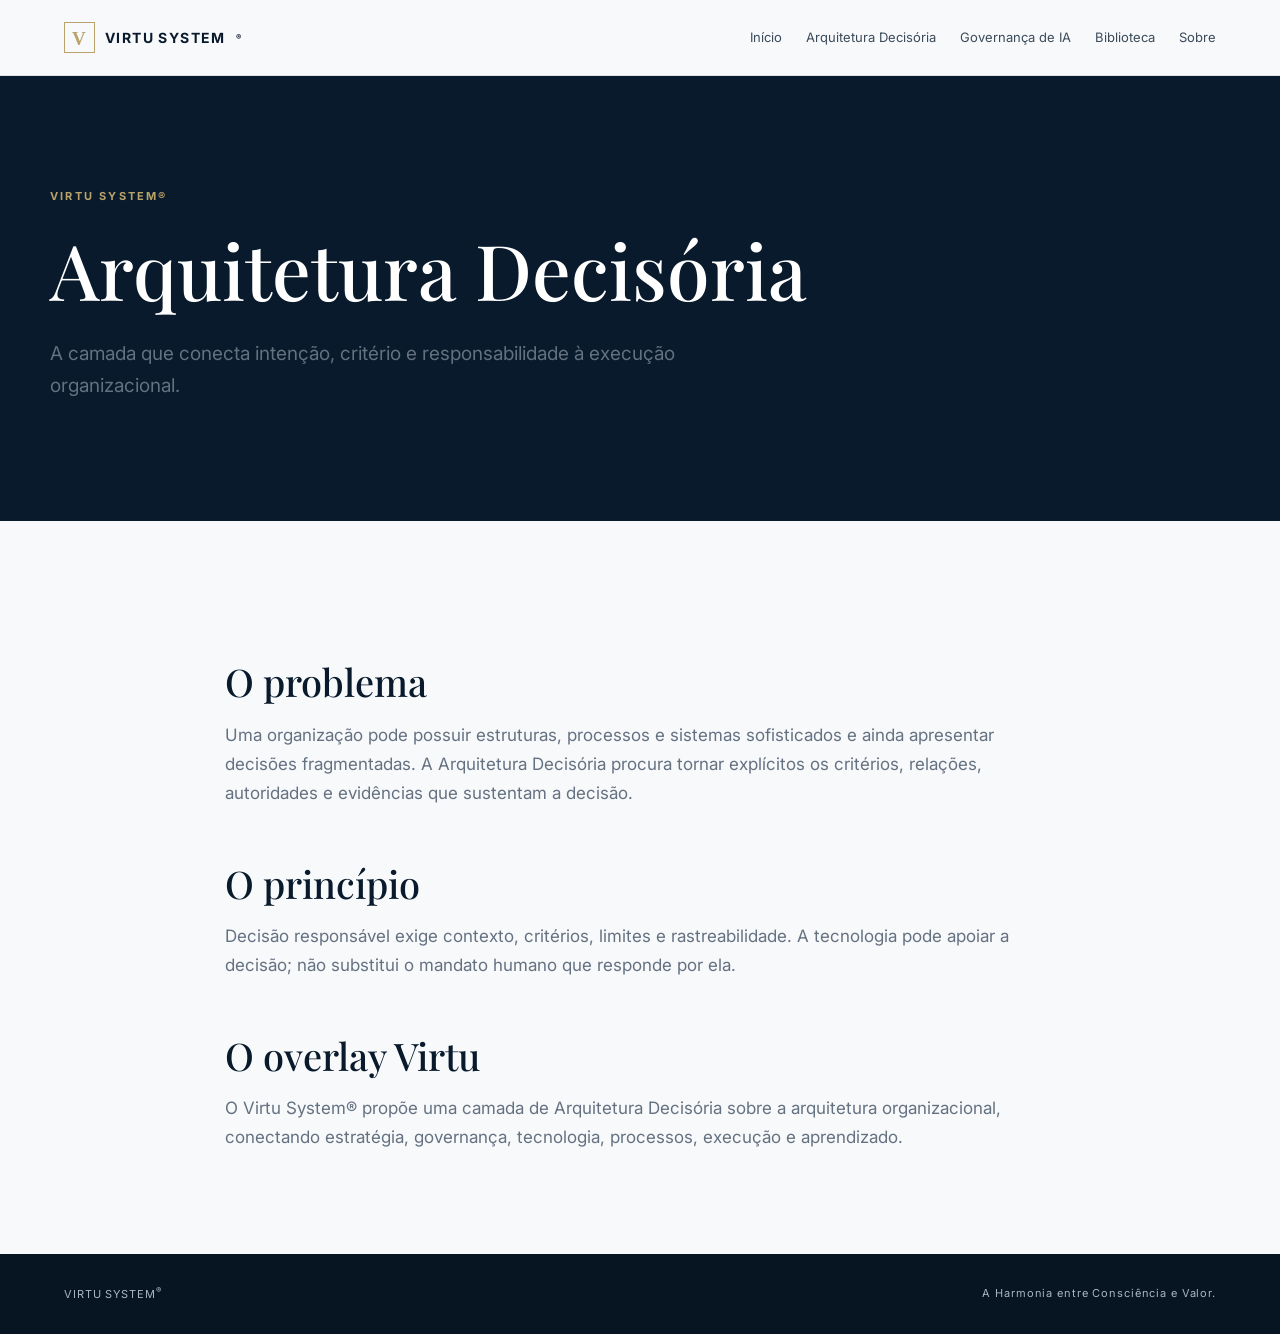
==== pages/arquitetura-decisoria.html @ d1a2543e "Add files via upload" ====
<!doctype html><html lang="pt-BR"><head><meta charset="utf-8"><meta name="viewport" content="width=device-width,initial-scale=1"><title>Arquitetura Decisória | Virtu System®</title><link rel="stylesheet" href="../css/style.css"></head><body><header class="site-header"><a class="brand" href="../index.html"><span class="mark">V</span>VIRTU SYSTEM<sup>®</sup></a><button class="menu-toggle">☰</button><nav class="nav"><a href="../index.html">Início</a><a href="arquitetura-decisoria.html">Arquitetura Decisória</a><a href="governanca-de-ia.html">Governança de IA</a><a href="biblioteca.html">Biblioteca</a><a href="sobre.html">Sobre</a></nav></header><section class="page-hero"><p class="eyebrow">VIRTU SYSTEM®</p><h1>Arquitetura Decisória</h1><p class="lead">A camada que conecta intenção, critério e responsabilidade à execução organizacional.</p></section><main class="page-body"><h2>O problema</h2><p>Uma organização pode possuir estruturas, processos e sistemas sofisticados e ainda apresentar decisões fragmentadas. A Arquitetura Decisória procura tornar explícitos os critérios, relações, autoridades e evidências que sustentam a decisão.</p><h2>O princípio</h2><p>Decisão responsável exige contexto, critérios, limites e rastreabilidade. A tecnologia pode apoiar a decisão; não substitui o mandato humano que responde por ela.</p><h2>O overlay Virtu</h2><p>O Virtu System® propõe uma camada de Arquitetura Decisória sobre a arquitetura organizacional, conectando estratégia, governança, tecnologia, processos, execução e aprendizado.</p></main><footer class="footer"><div>VIRTU SYSTEM<sup>®</sup></div><div>A Harmonia entre Consciência e Valor.</div></footer><script src="../js/main.js"></script></body></html>
---- css/style.css ----
@import url('https://fonts.googleapis.com/css2?family=Inter:wght@400;500;600;700&family=Playfair+Display:wght@500;600&display=swap');
:root{--navy:#081a2b;--gold:#b9a36a;--white:#f8f9fb;--ink:#172332;--muted:#647181;--line:#dce2e8;--max:1180px}
*{box-sizing:border-box}html{scroll-behavior:smooth}body{margin:0;background:var(--white);color:var(--ink);font-family:Inter,Arial,sans-serif;line-height:1.7}a{text-decoration:none;color:inherit}
.site-header{height:76px;display:flex;align-items:center;justify-content:space-between;padding:0 5vw;border-bottom:1px solid var(--line);background:#f8f9fbf2;position:sticky;top:0;z-index:20;backdrop-filter:blur(10px)}
.brand{display:flex;align-items:center;gap:10px;color:var(--navy);font-size:14px;font-weight:700;letter-spacing:.1em}.mark{width:31px;height:31px;display:grid;place-items:center;border:1px solid var(--gold);color:var(--gold);font-family:Georgia,serif;font-size:19px}.brand sup,.footer sup{font-size:8px}
.nav{display:flex;gap:24px;font-size:13px;color:#3c4b5a}.nav a:hover{color:var(--gold)}.menu-toggle{display:none;border:0;background:none;font-size:24px;color:var(--navy)}
.hero{min-height:680px;max-width:var(--max);margin:auto;padding:100px 35px 90px;display:grid;grid-template-columns:1.15fr .85fr;align-items:center;gap:55px}.eyebrow,.section-label{font-size:11px;letter-spacing:.2em;font-weight:700;color:var(--gold)}
h1,h2{font-family:"Playfair Display",Georgia,serif;font-weight:500;line-height:1.12;color:var(--navy)}h1{font-size:clamp(46px,6vw,78px);margin:20px 0 26px}h1 span{color:#53687a}h2{font-size:clamp(34px,4vw,54px);margin:18px 0}
.lead{font-size:19px;max-width:650px;color:var(--muted)}.actions{display:flex;gap:14px;flex-wrap:wrap;margin-top:35px}.button{display:inline-block;padding:13px 22px;border:1px solid var(--navy);font-size:12px;font-weight:700}.primary{background:var(--navy);color:#fff}.secondary:hover{border-color:var(--gold);color:var(--gold)}
.hero-visual{height:390px;position:relative;display:grid;place-items:center}.orb{position:absolute;border:1px solid #b9a36a88;border-radius:50%}.orb1{width:310px;height:310px}.orb2{width:210px;height:210px;border-color:#081a2b55}.node{width:130px;height:130px;border-radius:50%;display:grid;place-items:center;background:var(--navy);color:#fff;font-size:12px;letter-spacing:.18em;font-weight:700;box-shadow:0 0 0 12px #b9a36a18}
.statement{background:var(--navy);color:#fff;padding:75px max(35px,calc((100% - var(--max))/2));font:30px/1.35 "Playfair Display",Georgia,serif}.section{max-width:var(--max);margin:auto;padding:110px 35px}.grid{display:grid;grid-template-columns:1fr 1fr;gap:90px;margin-top:35px}.grid p,.dark p,.library p{color:var(--muted);font-size:17px}
.dark{background:#0d2235;color:#fff;padding:110px max(35px,calc((100% - var(--max))/2))}.dark h2{color:#fff}.dark p{max-width:760px;color:#b9c4cf}.text-link{display:inline-block;margin-top:25px;color:var(--gold);font-size:13px;font-weight:700}
.library{text-align:center;padding:110px 35px;border-top:1px solid var(--line);border-bottom:1px solid var(--line)}.library p{max-width:650px;margin:0 auto 30px}.contact{max-width:var(--max);margin:auto;padding:100px 35px;display:flex;justify-content:space-between;align-items:center;gap:35px}.footer{background:#061521;color:#aab6c0;padding:30px 5vw;display:flex;justify-content:space-between;font-size:11px;letter-spacing:.08em}
.page-hero{background:var(--navy);color:#fff;padding:100px max(35px,calc((100% - var(--max))/2))}.page-hero h1{color:#fff}.page-body{max-width:900px;margin:auto;padding:85px 35px}.page-body h2{font-size:38px;margin:55px 0 15px}.page-body p{color:var(--muted);font-size:17px}
@media(max-width:820px){.nav{display:none;position:absolute;top:76px;left:0;right:0;background:var(--white);padding:20px 5vw;flex-direction:column;border-bottom:1px solid var(--line)}.nav.open{display:flex}.menu-toggle{display:block}.hero,.grid{grid-template-columns:1fr}.hero{padding-top:70px}.hero-visual{height:300px}.contact{flex-direction:column;align-items:flex-start}.footer{flex-direction:column;gap:8px}.statement{font-size:25px}}
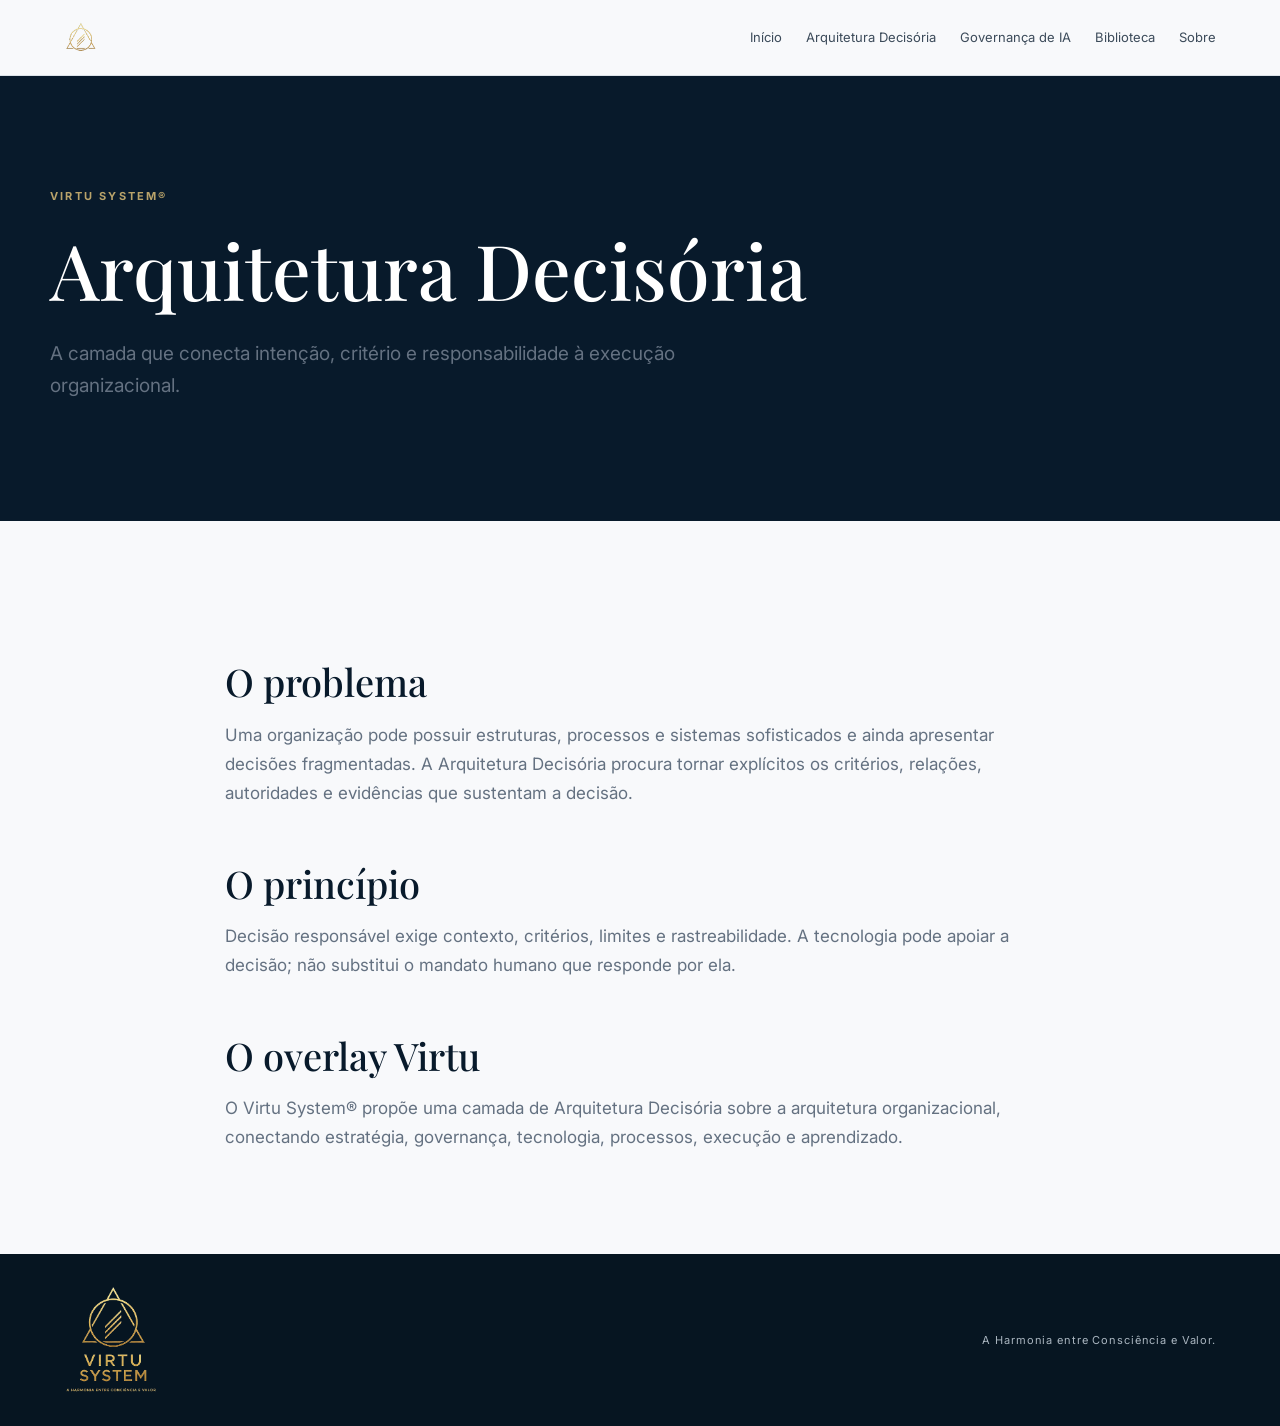
==== commit adaaa657: "Add files via upload" ====
--- a/pages/arquitetura-decisoria.html
+++ b/pages/arquitetura-decisoria.html
@@ -1 +1 @@
-<!doctype html><html lang="pt-BR"><head><meta charset="utf-8"><meta name="viewport" content="width=device-width,initial-scale=1"><title>Arquitetura Decisória | Virtu System®</title><link rel="stylesheet" href="../css/style.css"></head><body><header class="site-header"><a class="brand" href="../index.html"><span class="mark">V</span>VIRTU SYSTEM<sup>®</sup></a><button class="menu-toggle">☰</button><nav class="nav"><a href="../index.html">Início</a><a href="arquitetura-decisoria.html">Arquitetura Decisória</a><a href="governanca-de-ia.html">Governança de IA</a><a href="biblioteca.html">Biblioteca</a><a href="sobre.html">Sobre</a></nav></header><section class="page-hero"><p class="eyebrow">VIRTU SYSTEM®</p><h1>Arquitetura Decisória</h1><p class="lead">A camada que conecta intenção, critério e responsabilidade à execução organizacional.</p></section><main class="page-body"><h2>O problema</h2><p>Uma organização pode possuir estruturas, processos e sistemas sofisticados e ainda apresentar decisões fragmentadas. A Arquitetura Decisória procura tornar explícitos os critérios, relações, autoridades e evidências que sustentam a decisão.</p><h2>O princípio</h2><p>Decisão responsável exige contexto, critérios, limites e rastreabilidade. A tecnologia pode apoiar a decisão; não substitui o mandato humano que responde por ela.</p><h2>O overlay Virtu</h2><p>O Virtu System® propõe uma camada de Arquitetura Decisória sobre a arquitetura organizacional, conectando estratégia, governança, tecnologia, processos, execução e aprendizado.</p></main><footer class="footer"><div>VIRTU SYSTEM<sup>®</sup></div><div>A Harmonia entre Consciência e Valor.</div></footer><script src="../js/main.js"></script></body></html>+<!doctype html><html lang="pt-BR"><head><meta charset="utf-8"><meta name="viewport" content="width=device-width,initial-scale=1"><title>Arquitetura Decisória | Virtu System®</title><link rel="stylesheet" href="../css/style.css"></head><body><header class="site-header"><a class="brand" href="../index.html"><img class="brand-mark" src="../assets/logo/virtu-system-emblem.png" alt="Virtu System®"></a><button class="menu-toggle">☰</button><nav class="nav"><a href="../index.html">Início</a><a href="arquitetura-decisoria.html">Arquitetura Decisória</a><a href="governanca-de-ia.html">Governança de IA</a><a href="biblioteca.html">Biblioteca</a><a href="sobre.html">Sobre</a></nav></header><section class="page-hero"><p class="eyebrow">VIRTU SYSTEM®</p><h1>Arquitetura Decisória</h1><p class="lead">A camada que conecta intenção, critério e responsabilidade à execução organizacional.</p></section><main class="page-body"><h2>O problema</h2><p>Uma organização pode possuir estruturas, processos e sistemas sofisticados e ainda apresentar decisões fragmentadas. A Arquitetura Decisória procura tornar explícitos os critérios, relações, autoridades e evidências que sustentam a decisão.</p><h2>O princípio</h2><p>Decisão responsável exige contexto, critérios, limites e rastreabilidade. A tecnologia pode apoiar a decisão; não substitui o mandato humano que responde por ela.</p><h2>O overlay Virtu</h2><p>O Virtu System® propõe uma camada de Arquitetura Decisória sobre a arquitetura organizacional, conectando estratégia, governança, tecnologia, processos, execução e aprendizado.</p></main><footer class="footer"><img class="footer-logo" src="../assets/logo/virtu-system-logo.png" alt="Virtu System®"><div>A Harmonia entre Consciência e Valor.</div></footer><script src="../js/main.js"></script></body></html>
--- a/css/style.css
+++ b/css/style.css
@@ -2,7 +2,7 @@
 :root{--navy:#081a2b;--gold:#b9a36a;--white:#f8f9fb;--ink:#172332;--muted:#647181;--line:#dce2e8;--max:1180px}
 *{box-sizing:border-box}html{scroll-behavior:smooth}body{margin:0;background:var(--white);color:var(--ink);font-family:Inter,Arial,sans-serif;line-height:1.7}a{text-decoration:none;color:inherit}
 .site-header{height:76px;display:flex;align-items:center;justify-content:space-between;padding:0 5vw;border-bottom:1px solid var(--line);background:#f8f9fbf2;position:sticky;top:0;z-index:20;backdrop-filter:blur(10px)}
-.brand{display:flex;align-items:center;gap:10px;color:var(--navy);font-size:14px;font-weight:700;letter-spacing:.1em}.mark{width:31px;height:31px;display:grid;place-items:center;border:1px solid var(--gold);color:var(--gold);font-family:Georgia,serif;font-size:19px}.brand sup,.footer sup{font-size:8px}
+.brand{display:flex;align-items:center;gap:10px;color:var(--navy);font-size:14px;font-weight:700;letter-spacing:.1em}.brand-mark{width:34px;height:34px;object-fit:contain;display:block}.brand sup,.footer sup{font-size:8px}
 .nav{display:flex;gap:24px;font-size:13px;color:#3c4b5a}.nav a:hover{color:var(--gold)}.menu-toggle{display:none;border:0;background:none;font-size:24px;color:var(--navy)}
 .hero{min-height:680px;max-width:var(--max);margin:auto;padding:100px 35px 90px;display:grid;grid-template-columns:1.15fr .85fr;align-items:center;gap:55px}.eyebrow,.section-label{font-size:11px;letter-spacing:.2em;font-weight:700;color:var(--gold)}
 h1,h2{font-family:"Playfair Display",Georgia,serif;font-weight:500;line-height:1.12;color:var(--navy)}h1{font-size:clamp(46px,6vw,78px);margin:20px 0 26px}h1 span{color:#53687a}h2{font-size:clamp(34px,4vw,54px);margin:18px 0}
@@ -10,6 +10,6 @@
 .hero-visual{height:390px;position:relative;display:grid;place-items:center}.orb{position:absolute;border:1px solid #b9a36a88;border-radius:50%}.orb1{width:310px;height:310px}.orb2{width:210px;height:210px;border-color:#081a2b55}.node{width:130px;height:130px;border-radius:50%;display:grid;place-items:center;background:var(--navy);color:#fff;font-size:12px;letter-spacing:.18em;font-weight:700;box-shadow:0 0 0 12px #b9a36a18}
 .statement{background:var(--navy);color:#fff;padding:75px max(35px,calc((100% - var(--max))/2));font:30px/1.35 "Playfair Display",Georgia,serif}.section{max-width:var(--max);margin:auto;padding:110px 35px}.grid{display:grid;grid-template-columns:1fr 1fr;gap:90px;margin-top:35px}.grid p,.dark p,.library p{color:var(--muted);font-size:17px}
 .dark{background:#0d2235;color:#fff;padding:110px max(35px,calc((100% - var(--max))/2))}.dark h2{color:#fff}.dark p{max-width:760px;color:#b9c4cf}.text-link{display:inline-block;margin-top:25px;color:var(--gold);font-size:13px;font-weight:700}
-.library{text-align:center;padding:110px 35px;border-top:1px solid var(--line);border-bottom:1px solid var(--line)}.library p{max-width:650px;margin:0 auto 30px}.contact{max-width:var(--max);margin:auto;padding:100px 35px;display:flex;justify-content:space-between;align-items:center;gap:35px}.footer{background:#061521;color:#aab6c0;padding:30px 5vw;display:flex;justify-content:space-between;font-size:11px;letter-spacing:.08em}
+.library{text-align:center;padding:110px 35px;border-top:1px solid var(--line);border-bottom:1px solid var(--line)}.library p{max-width:650px;margin:0 auto 30px}.contact{max-width:var(--max);margin:auto;padding:100px 35px;display:flex;justify-content:space-between;align-items:center;gap:35px}.footer{background:#061521;color:#aab6c0;padding:30px 5vw;display:flex;justify-content:space-between;align-items:center;gap:20px;font-size:11px;letter-spacing:.08em}.footer-logo{width:96px;height:112px;object-fit:contain;display:block}
 .page-hero{background:var(--navy);color:#fff;padding:100px max(35px,calc((100% - var(--max))/2))}.page-hero h1{color:#fff}.page-body{max-width:900px;margin:auto;padding:85px 35px}.page-body h2{font-size:38px;margin:55px 0 15px}.page-body p{color:var(--muted);font-size:17px}
 @media(max-width:820px){.nav{display:none;position:absolute;top:76px;left:0;right:0;background:var(--white);padding:20px 5vw;flex-direction:column;border-bottom:1px solid var(--line)}.nav.open{display:flex}.menu-toggle{display:block}.hero,.grid{grid-template-columns:1fr}.hero{padding-top:70px}.hero-visual{height:300px}.contact{flex-direction:column;align-items:flex-start}.footer{flex-direction:column;gap:8px}.statement{font-size:25px}}
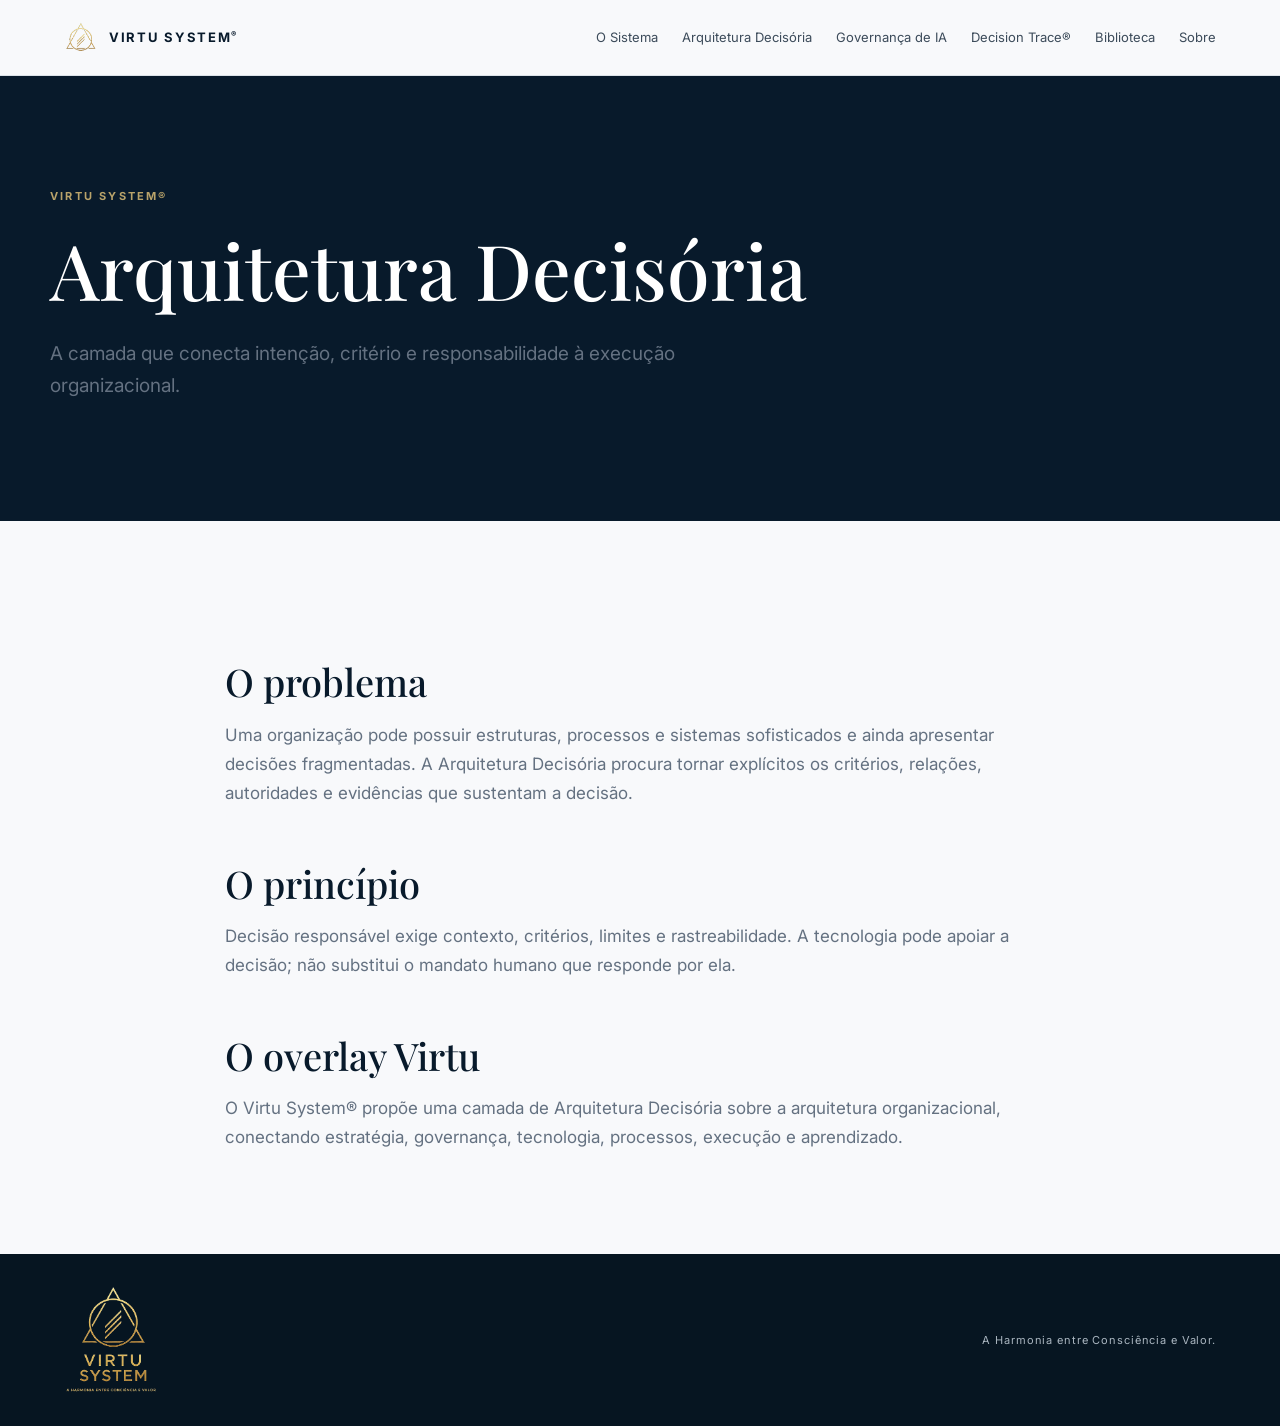
==== commit 3afc84ba: "Enhance header accessibility and navigation links Updated header elements for improved accessibility" ====
--- a/pages/arquitetura-decisoria.html
+++ b/pages/arquitetura-decisoria.html
@@ -1 +1 @@
-<!doctype html><html lang="pt-BR"><head><meta charset="utf-8"><meta name="viewport" content="width=device-width,initial-scale=1"><title>Arquitetura Decisória | Virtu System®</title><link rel="stylesheet" href="../css/style.css"></head><body><header class="site-header"><a class="brand" href="../index.html"><img class="brand-mark" src="../assets/logo/virtu-system-emblem.png" alt="Virtu System®"></a><button class="menu-toggle">☰</button><nav class="nav"><a href="../index.html">Início</a><a href="arquitetura-decisoria.html">Arquitetura Decisória</a><a href="governanca-de-ia.html">Governança de IA</a><a href="biblioteca.html">Biblioteca</a><a href="sobre.html">Sobre</a></nav></header><section class="page-hero"><p class="eyebrow">VIRTU SYSTEM®</p><h1>Arquitetura Decisória</h1><p class="lead">A camada que conecta intenção, critério e responsabilidade à execução organizacional.</p></section><main class="page-body"><h2>O problema</h2><p>Uma organização pode possuir estruturas, processos e sistemas sofisticados e ainda apresentar decisões fragmentadas. A Arquitetura Decisória procura tornar explícitos os critérios, relações, autoridades e evidências que sustentam a decisão.</p><h2>O princípio</h2><p>Decisão responsável exige contexto, critérios, limites e rastreabilidade. A tecnologia pode apoiar a decisão; não substitui o mandato humano que responde por ela.</p><h2>O overlay Virtu</h2><p>O Virtu System® propõe uma camada de Arquitetura Decisória sobre a arquitetura organizacional, conectando estratégia, governança, tecnologia, processos, execução e aprendizado.</p></main><footer class="footer"><img class="footer-logo" src="../assets/logo/virtu-system-logo.png" alt="Virtu System®"><div>A Harmonia entre Consciência e Valor.</div></footer><script src="../js/main.js"></script></body></html>+<!doctype html><html lang="pt-BR"><head><meta charset="utf-8"><meta name="viewport" content="width=device-width,initial-scale=1"><title>Arquitetura Decisória | Virtu System®</title><link rel="stylesheet" href="../css/style.css"></head><body><header class="site-header"><a class="brand" href="../index.html" aria-label="Virtu System®"><img class="brand-mark" src="../assets/logo/virtu-system-emblem.png" alt=""><span>VIRTU SYSTEM<sup>®</sup></span></a><button class="menu-toggle" aria-label="Abrir menu" aria-expanded="false">☰</button><nav class="nav"><a href="../index.html#sistema">O Sistema</a><a href="arquitetura-decisoria.html">Arquitetura Decisória</a><a href="governanca-de-ia.html">Governança de IA</a><a href="decision-trace.html">Decision Trace®</a><a href="biblioteca.html">Biblioteca</a><a href="sobre.html">Sobre</a></nav></header><section class="page-hero"><p class="eyebrow">VIRTU SYSTEM®</p><h1>Arquitetura Decisória</h1><p class="lead">A camada que conecta intenção, critério e responsabilidade à execução organizacional.</p></section><main class="page-body"><h2>O problema</h2><p>Uma organização pode possuir estruturas, processos e sistemas sofisticados e ainda apresentar decisões fragmentadas. A Arquitetura Decisória procura tornar explícitos os critérios, relações, autoridades e evidências que sustentam a decisão.</p><h2>O princípio</h2><p>Decisão responsável exige contexto, critérios, limites e rastreabilidade. A tecnologia pode apoiar a decisão; não substitui o mandato humano que responde por ela.</p><h2>O overlay Virtu</h2><p>O Virtu System® propõe uma camada de Arquitetura Decisória sobre a arquitetura organizacional, conectando estratégia, governança, tecnologia, processos, execução e aprendizado.</p></main><footer class="footer"><img class="footer-logo" src="../assets/logo/virtu-system-logo.png" alt="Virtu System®"><div>A Harmonia entre Consciência e Valor.</div></footer><script src="../js/main.js"></script></body></html>
--- a/css/style.css
+++ b/css/style.css
@@ -1,15 +1,98 @@
 @import url('https://fonts.googleapis.com/css2?family=Inter:wght@400;500;600;700&family=Playfair+Display:wght@500;600&display=swap');
-:root{--navy:#081a2b;--gold:#b9a36a;--white:#f8f9fb;--ink:#172332;--muted:#647181;--line:#dce2e8;--max:1180px}
+:root{--navy:#081a2b;--navy2:#0d2235;--gold:#b9a36a;--white:#f8f9fb;--ink:#172332;--muted:#647181;--line:#dce2e8;--max:1180px}
 *{box-sizing:border-box}html{scroll-behavior:smooth}body{margin:0;background:var(--white);color:var(--ink);font-family:Inter,Arial,sans-serif;line-height:1.7}a{text-decoration:none;color:inherit}
 .site-header{height:76px;display:flex;align-items:center;justify-content:space-between;padding:0 5vw;border-bottom:1px solid var(--line);background:#f8f9fbf2;position:sticky;top:0;z-index:20;backdrop-filter:blur(10px)}
-.brand{display:flex;align-items:center;gap:10px;color:var(--navy);font-size:14px;font-weight:700;letter-spacing:.1em}.brand-mark{width:34px;height:34px;object-fit:contain;display:block}.brand sup,.footer sup{font-size:8px}
-.nav{display:flex;gap:24px;font-size:13px;color:#3c4b5a}.nav a:hover{color:var(--gold)}.menu-toggle{display:none;border:0;background:none;font-size:24px;color:var(--navy)}
-.hero{min-height:680px;max-width:var(--max);margin:auto;padding:100px 35px 90px;display:grid;grid-template-columns:1.15fr .85fr;align-items:center;gap:55px}.eyebrow,.section-label{font-size:11px;letter-spacing:.2em;font-weight:700;color:var(--gold)}
+.brand{display:flex;align-items:center;gap:11px;color:var(--navy);font-size:13px;font-weight:700;letter-spacing:.13em}.brand-mark{width:34px;height:34px;object-fit:contain;display:block}.brand sup,.footer sup{font-size:8px;vertical-align:super}
+.nav{display:flex;gap:24px;font-size:13px;color:#3c4b5a}.nav a{transition:.2s}.nav a:hover{color:var(--gold)}.menu-toggle{display:none;border:0;background:none;font-size:24px;color:var(--navy)}
+.hero{min-height:690px;max-width:var(--max);margin:auto;padding:100px 35px 90px;display:grid;grid-template-columns:1.15fr .85fr;align-items:center;gap:55px}.eyebrow,.section-label{font-size:11px;letter-spacing:.2em;font-weight:700;color:var(--gold)}
 h1,h2{font-family:"Playfair Display",Georgia,serif;font-weight:500;line-height:1.12;color:var(--navy)}h1{font-size:clamp(46px,6vw,78px);margin:20px 0 26px}h1 span{color:#53687a}h2{font-size:clamp(34px,4vw,54px);margin:18px 0}
-.lead{font-size:19px;max-width:650px;color:var(--muted)}.actions{display:flex;gap:14px;flex-wrap:wrap;margin-top:35px}.button{display:inline-block;padding:13px 22px;border:1px solid var(--navy);font-size:12px;font-weight:700}.primary{background:var(--navy);color:#fff}.secondary:hover{border-color:var(--gold);color:var(--gold)}
-.hero-visual{height:390px;position:relative;display:grid;place-items:center}.orb{position:absolute;border:1px solid #b9a36a88;border-radius:50%}.orb1{width:310px;height:310px}.orb2{width:210px;height:210px;border-color:#081a2b55}.node{width:130px;height:130px;border-radius:50%;display:grid;place-items:center;background:var(--navy);color:#fff;font-size:12px;letter-spacing:.18em;font-weight:700;box-shadow:0 0 0 12px #b9a36a18}
-.statement{background:var(--navy);color:#fff;padding:75px max(35px,calc((100% - var(--max))/2));font:30px/1.35 "Playfair Display",Georgia,serif}.section{max-width:var(--max);margin:auto;padding:110px 35px}.grid{display:grid;grid-template-columns:1fr 1fr;gap:90px;margin-top:35px}.grid p,.dark p,.library p{color:var(--muted);font-size:17px}
-.dark{background:#0d2235;color:#fff;padding:110px max(35px,calc((100% - var(--max))/2))}.dark h2{color:#fff}.dark p{max-width:760px;color:#b9c4cf}.text-link{display:inline-block;margin-top:25px;color:var(--gold);font-size:13px;font-weight:700}
+.lead{font-size:19px;max-width:650px;color:var(--muted)}.actions{display:flex;gap:14px;flex-wrap:wrap;margin-top:35px}.button{display:inline-block;padding:13px 22px;border:1px solid var(--navy);font-size:12px;font-weight:700;transition:.2s}.primary{background:var(--navy);color:#fff}.primary:hover{background:#122d45}.secondary:hover{border-color:var(--gold);color:var(--gold)}
+.hero-visual{height:390px;position:relative;display:grid;place-items:center}.orbit{position:absolute;border:1px solid #b9a36a88;border-radius:50%}.orbit-large{width:330px;height:330px}.orbit-small{width:220px;height:220px;border-color:#081a2b55}.decision-core{width:155px;height:155px;border-radius:50%;display:flex;flex-direction:column;align-items:center;justify-content:center;text-align:center;background:var(--navy);color:#fff;box-shadow:0 0 0 14px #b9a36a18}.decision-core span{font-size:12px;letter-spacing:.18em;font-weight:700}.decision-core small{display:block;max-width:105px;margin-top:10px;color:#c8d0d8;font-size:7px;line-height:1.4;letter-spacing:.1em}
+.statement{background:var(--navy);color:#fff;padding:75px max(35px,calc((100% - var(--max))/2));font:30px/1.35 "Playfair Display",Georgia,serif}
+.section{max-width:var(--max);margin:auto;padding:110px 35px}.grid{display:grid;grid-template-columns:1fr 1fr;gap:90px;margin-top:35px}.grid p,.dark p,.library p{color:var(--muted);font-size:17px}.emphasis{font-weight:600;color:var(--navy)!important}
+.architecture-map{display:grid;grid-template-columns:1fr 1fr;gap:1px;background:var(--line);border:1px solid var(--line);align-self:center}.architecture-map div{background:var(--white);padding:18px 20px;font-size:10px;font-weight:700;letter-spacing:.13em;color:var(--navy)}
+.dark{background:var(--navy2);color:#fff;padding:110px max(35px,calc((100% - var(--max))/2))}.dark-inner{max-width:var(--max);margin:auto}.dark h2{color:#fff}.dark p{max-width:780px;color:#b9c4cf}.governance-grid{display:flex;flex-wrap:wrap;gap:10px;margin:32px 0 4px}.governance-grid span{border:1px solid #ffffff2e;padding:9px 13px;color:#dbe2e8;font-size:11px;letter-spacing:.06em}.text-link{display:inline-block;margin-top:25px;color:var(--gold);font-size:13px;font-weight:700}
 .library{text-align:center;padding:110px 35px;border-top:1px solid var(--line);border-bottom:1px solid var(--line)}.library p{max-width:650px;margin:0 auto 30px}.contact{max-width:var(--max);margin:auto;padding:100px 35px;display:flex;justify-content:space-between;align-items:center;gap:35px}.footer{background:#061521;color:#aab6c0;padding:30px 5vw;display:flex;justify-content:space-between;align-items:center;gap:20px;font-size:11px;letter-spacing:.08em}.footer-logo{width:96px;height:112px;object-fit:contain;display:block}
 .page-hero{background:var(--navy);color:#fff;padding:100px max(35px,calc((100% - var(--max))/2))}.page-hero h1{color:#fff}.page-body{max-width:900px;margin:auto;padding:85px 35px}.page-body h2{font-size:38px;margin:55px 0 15px}.page-body p{color:var(--muted);font-size:17px}
-@media(max-width:820px){.nav{display:none;position:absolute;top:76px;left:0;right:0;background:var(--white);padding:20px 5vw;flex-direction:column;border-bottom:1px solid var(--line)}.nav.open{display:flex}.menu-toggle{display:block}.hero,.grid{grid-template-columns:1fr}.hero{padding-top:70px}.hero-visual{height:300px}.contact{flex-direction:column;align-items:flex-start}.footer{flex-direction:column;gap:8px}.statement{font-size:25px}}
+@media(max-width:820px){.nav{display:none;position:absolute;top:76px;left:0;right:0;background:var(--white);padding:20px 5vw;flex-direction:column;border-bottom:1px solid var(--line)}.nav.open{display:flex}.menu-toggle{display:block}.hero,.grid{grid-template-columns:1fr}.hero{padding-top:70px}.hero-visual{height:300px}.orbit-large{width:270px;height:270px}.orbit-small{width:185px;height:185px}.decision-core{width:130px;height:130px}.contact{flex-direction:column;align-items:flex-start}.footer{flex-direction:column;gap:8px}.statement{font-size:25px}}
+/* =========================================================
+   VIRTU DECISION TRACE®
+   Camada visual específica
+   ========================================================= */
+
+.overlay-section{
+  background:#f1f4f7;
+}
+
+.overlay-section .architecture-map{
+  margin-top:30px;
+}
+
+.decision-core{
+  position:relative;
+  z-index:2;
+}
+
+.hero-visual::before{
+  content:"";
+  position:absolute;
+  width:1px;
+  height:330px;
+  background:#b9a36a55;
+}
+
+.hero-visual::after{
+  content:"";
+  position:absolute;
+  width:330px;
+  height:1px;
+  background:#b9a36a33;
+}
+
+.governance-section{
+  position:relative;
+  overflow:hidden;
+}
+
+.governance-section::after{
+  content:"";
+  position:absolute;
+  width:420px;
+  height:420px;
+  border:1px solid #b9a36a22;
+  border-radius:50%;
+  right:-180px;
+  top:-180px;
+}
+
+.governance-section .dark-inner{
+  position:relative;
+  z-index:2;
+}
+
+.contact{
+  border-top:1px solid var(--line);
+}
+
+.contact h2{
+  margin-bottom:0;
+}
+
+@media(max-width:820px){
+
+  .hero-visual::before{
+    height:270px;
+  }
+
+  .hero-visual::after{
+    width:270px;
+  }
+
+  .governance-section::after{
+    width:280px;
+    height:280px;
+    right:-150px;
+    top:-100px;
+  }
+
+}
